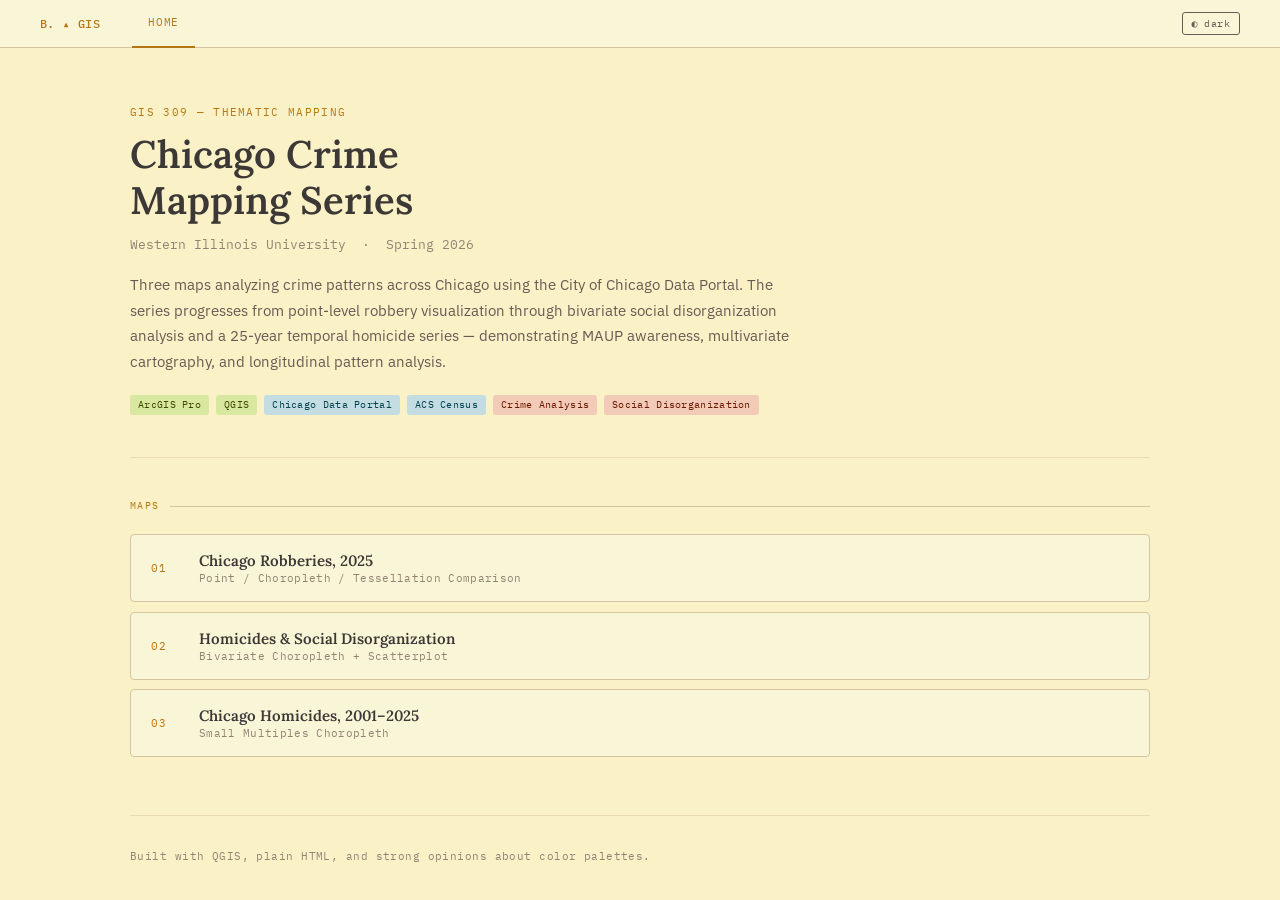
==== projects/chicago.html @ a2d3b30e "Add files via upload" ====
<!DOCTYPE html>
<html lang="en">
<head>
  <meta charset="UTF-8">
  <meta name="viewport" content="width=device-width, initial-scale=1.0">
  <title>Chicago Crime Mapping — Brendan Mann</title>
  <meta name="description" content="Three-map series analyzing Chicago robbery and homicide patterns using point, choropleth, bivariate, and small-multiples techniques.">
  <link rel="preconnect" href="https://fonts.googleapis.com">
  <link rel="preconnect" href="https://fonts.gstatic.com" crossorigin>
  <link href="https://fonts.googleapis.com/css2?family=IBM+Plex+Mono:wght@400;500&family=Lora:wght@400;600&family=IBM+Plex+Sans:wght@400;500&display=swap" rel="stylesheet">
  <link rel="stylesheet" href="https://cdn.jsdelivr.net/npm/@tabler/icons-webfont@latest/tabler-icons.min.css">
  <style>
    *, *::before, *::after { box-sizing: border-box; margin: 0; padding: 0; }
    :root {
      --bg0: #fbf1c7; --bg0h: #f9f5d7; --bg1: #ebdbb2; --bg2: #d5c4a1;
      --bg3: #bdae93; --fg: #3c3836; --fg2: #665c54; --fg3: #928374;
      --accent: #b57614; --green: #79740e; --blue: #076678;
    }
    html.dark {
      --bg0: #1d2021; --bg0h: #282828; --bg1: #3c3836; --bg2: #504945;
      --bg3: #665c54; --fg: #ebdbb2; --fg2: #d5c4a1; --fg3: #bdae93;
      --accent: #d79921; --green: #b8bb26; --blue: #83a598;
    }
    html, body { background: var(--bg0); color: var(--fg); font-family: 'IBM Plex Sans', sans-serif; font-size: 16px; line-height: 1.6; }
    #topbar { position: fixed; top: 0; left: 0; right: 0; height: 48px; background: var(--bg0h); border-bottom: 1px solid var(--bg2); padding: 0 2.5rem; display: flex; align-items: center; z-index: 100; }
    .site-mark { font-family: 'IBM Plex Mono', monospace; font-size: 12px; font-weight: 500; color: var(--accent); letter-spacing: 0.04em; text-decoration: none; margin-right: 2rem; white-space: nowrap; }
    .nav-link { font-family: 'IBM Plex Mono', monospace; font-size: 11px; letter-spacing: 0.07em; text-transform: uppercase; color: var(--fg3); text-decoration: none; padding: 0 1rem; height: 48px; display: flex; align-items: center; border-bottom: 2px solid transparent; margin-bottom: -1px; transition: color 0.15s, border-color 0.15s; }
    .nav-link:hover { color: var(--fg); }
    .nav-link.active { color: var(--accent); border-bottom-color: var(--accent); }
    .topbar-right { display: flex; align-items: center; gap: 16px; margin-left: auto; }
    .icon-link { color: var(--fg2); font-size: 18px; text-decoration: none; transition: color 0.15s; }
    .icon-link:hover { color: var(--accent); }
    .theme-toggle { background: none; border: 1px solid var(--fg2); border-radius: 3px; color: var(--fg2); font-family: 'IBM Plex Mono', monospace; font-size: 10px; padding: 4px 9px; cursor: pointer; letter-spacing: 0.04em; transition: color 0.15s, border-color 0.15s; }
    .theme-toggle:hover { color: var(--accent); border-color: var(--accent); }
    main { padding-top: 48px; max-width: 1100px; margin: 0 auto; padding-left: 2.5rem; padding-right: 2.5rem; }
    .project-header { padding: 3.5rem 0 2.5rem; border-bottom: 1px solid var(--bg1); }
    .project-eyebrow { font-family: 'IBM Plex Mono', monospace; font-size: 11px; color: var(--accent); letter-spacing: 0.12em; text-transform: uppercase; margin-bottom: 0.6rem; }
    .project-title { font-family: 'Lora', serif; font-size: clamp(1.6rem, 4vw, 2.4rem); font-weight: 600; color: var(--fg); line-height: 1.2; margin-bottom: 0.75rem; }
    .project-meta { font-size: 13px; color: var(--fg3); font-family: 'IBM Plex Mono', monospace; margin-bottom: 1rem; }
    .project-desc { font-size: 15px; color: var(--fg2); max-width: 680px; line-height: 1.7; }
    .tag { display: inline-block; font-family: 'IBM Plex Mono', monospace; font-size: 10px; padding: 2px 8px; border-radius: 3px; background: var(--bg1); color: var(--fg2); margin: 2px 3px 2px 0; letter-spacing: 0.03em; }
    .tag.green  { background: #d9e8a0; color: #3d4a00; }
    .tag.blue   { background: #c4dde3; color: #02414e; }
    .tag.orange { background: #f2d9b8; color: #6b2d00; }
    .tag.red    { background: #f2cbb8; color: #6b1a00; }
    html.dark .tag        { background: var(--bg2); color: var(--fg2); }
    html.dark .tag.green  { background: #3d4a00; color: #d9e8a0; }
    html.dark .tag.blue   { background: #02414e; color: #c4dde3; }
    html.dark .tag.orange { background: #4a2500; color: #f2c98a; }
    html.dark .tag.red    { background: #4a1000; color: #f2c0a8; }
    .section-label { font-family: 'IBM Plex Mono', monospace; font-size: 10px; letter-spacing: 0.14em; text-transform: uppercase; color: var(--accent); margin-bottom: 1.25rem; display: flex; align-items: center; gap: 10px; padding-top: 2.5rem; }
    .section-label::after { content: ''; flex: 1; height: 1px; background: var(--bg2); }
    .accordion { display: flex; flex-direction: column; }
    .accordion-item { border: 1px solid var(--bg2); border-radius: 4px; overflow: hidden; margin-bottom: 0.6rem; background: var(--bg0h); }
    .accordion-trigger { width: 100%; background: none; border: none; padding: 1rem 1.25rem; display: flex; align-items: center; gap: 1rem; cursor: pointer; text-align: left; transition: background 0.15s; }
    .accordion-trigger:hover, .accordion-trigger.open { background: var(--bg1); }
    .acc-number { font-family: 'IBM Plex Mono', monospace; font-size: 11px; color: var(--accent); letter-spacing: 0.06em; flex-shrink: 0; width: 2rem; }
    .acc-title-wrap { flex: 1; }
    .acc-title { font-family: 'Lora', serif; font-size: 15px; font-weight: 600; color: var(--fg); display: block; }
    .acc-subtitle { font-family: 'IBM Plex Mono', monospace; font-size: 11px; color: var(--fg3); letter-spacing: 0.03em; }
    .acc-chevron { font-size: 18px; color: var(--fg3); transition: transform 0.25s; flex-shrink: 0; }
    .accordion-trigger.open .acc-chevron { transform: rotate(180deg); }
    .accordion-panel { display: grid; grid-template-columns: 1fr 1fr; gap: 0; max-height: 0; overflow: hidden; transition: max-height 0.35s ease; }
    .accordion-panel.open { max-height: 900px; }
    .panel-image { border-top: 1px solid var(--bg2); background: var(--bg1); display: flex; align-items: flex-start; justify-content: center; padding: 1.25rem; }
    .panel-image img { width: 100%; height: auto; border-radius: 2px; display: block; cursor: zoom-in; transition: opacity 0.15s; }
    .panel-image img:hover { opacity: 0.88; }
    .panel-text { border-top: 1px solid var(--bg2); border-left: 1px solid var(--bg2); padding: 1.5rem; display: flex; flex-direction: column; gap: 1.25rem; }
    .method-block h4 { font-family: 'IBM Plex Mono', monospace; font-size: 10px; letter-spacing: 0.1em; text-transform: uppercase; color: var(--accent); margin-bottom: 0.35rem; }
    .method-block p { font-size: 13px; color: var(--fg2); line-height: 1.65; }
    #lightbox { display: none; position: fixed; inset: 0; z-index: 200; background: rgba(0,0,0,0.92); align-items: center; justify-content: center; cursor: zoom-out; }
    #lightbox.open { display: flex; }
    #lightbox img { max-width: 92vw; max-height: 92vh; border-radius: 3px; box-shadow: 0 8px 40px rgba(0,0,0,0.6); object-fit: contain; cursor: default; }
    #lightbox-close { position: absolute; top: 1.25rem; right: 1.5rem; background: none; border: none; color: #ebdbb2; font-size: 28px; cursor: pointer; line-height: 1; opacity: 0.7; transition: opacity 0.15s; }
    #lightbox-close:hover { opacity: 1; }
    #lightbox-caption { position: absolute; bottom: 1.5rem; left: 50%; transform: translateX(-50%); font-family: 'IBM Plex Mono', monospace; font-size: 11px; letter-spacing: 0.06em; color: #bdae93; white-space: nowrap; }
    footer { padding: 2rem 0; font-family: 'IBM Plex Mono', monospace; font-size: 11px; color: var(--fg3); letter-spacing: 0.04em; border-top: 1px solid var(--bg1); margin-top: 3rem; }
    @media (max-width: 700px) {
      main { padding-left: 1.25rem; padding-right: 1.25rem; }
      .accordion-panel { grid-template-columns: 1fr; }
      .panel-text { border-left: none; border-top: 1px solid var(--bg2); }
      #topbar { padding: 0 1.25rem; }
      .site-mark { margin-right: 1rem; }
    }
  </style>
</head>
<body>

  <nav id="topbar">
    <a class="site-mark" href="../index.html">B. ▴ GIS</a>
    <div style="display:flex;flex:1;">
      <a class="nav-link active" href="../index.html">Home</a>
    </div>
    <div class="topbar-right">
      <a class="icon-link" href="https://github.com/Brendan-Mann" target="_blank" rel="noopener" aria-label="GitHub"><i class="ti ti-brand-github"></i></a>
      <a class="icon-link" href="https://linkedin.com/in/YOUR_LINKEDIN" target="_blank" rel="noopener" aria-label="LinkedIn"><i class="ti ti-brand-linkedin"></i></a>
      <button class="theme-toggle" id="themeBtn" aria-label="Toggle dark mode">◐ dark</button>
    </div>
  </nav>

  <main>
    <div class="project-header">
      <p class="project-eyebrow">GIS 309 — Thematic Mapping</p>
      <h1 class="project-title">Chicago Crime<br>Mapping Series</h1>
      <p class="project-meta">Western Illinois University &nbsp;·&nbsp; Spring 2026</p>
      <p class="project-desc">
        Three maps analyzing crime patterns across Chicago using the City of Chicago Data Portal.
        The series progresses from point-level robbery visualization through bivariate social
        disorganization analysis and a 25-year temporal homicide series — demonstrating MAUP
        awareness, multivariate cartography, and longitudinal pattern analysis.
      </p>
      <div style="margin-top:1rem;">
        <span class="tag green">ArcGIS Pro</span>
        <span class="tag green">QGIS</span>
        <span class="tag blue">Chicago Data Portal</span>
        <span class="tag blue">ACS Census</span>
        <span class="tag red">Crime Analysis</span>
        <span class="tag red">Social Disorganization</span>
      </div>
    </div>

    <p class="section-label">Maps</p>
    <div class="accordion" id="accordion"></div>

    <footer>Built with QGIS, plain HTML, and strong opinions about color palettes.</footer>
  </main>

  <div id="lightbox" role="dialog" aria-modal="true" aria-label="Map fullscreen view" onclick="closeLightbox(event)">
    <button id="lightbox-close" onclick="closeLightbox()" aria-label="Close"><i class="ti ti-x"></i></button>
    <img id="lightbox-img" src="" alt="">
    <span id="lightbox-caption"></span>
  </div>

  <script>
    // ════════════════════════════════════════════════════════════════
    //  MAP DATA — edit this array to update or add maps.
    // ════════════════════════════════════════════════════════════════
    const maps = [
      {
        number: "01",
        title:  "Chicago Robberies, 2025",
        type:   "Point / Choropleth / Tessellation Comparison",
        img:    "../assets/img/chicago-robberies.png",
        methods: [
          {
            heading: "Data Source",
            text: "Chicago Data Portal — Crimes dataset, filtered to Robbery, 2025. Raw point data exported as CSV, geocoded to latitude/longitude coordinates, and imported as XY event layer in ArcGIS Pro."
          },
          {
            heading: "Four-Panel Design",
            text: "Each panel represents a different spatial representation of the same dataset: (1) raw point locations; (2) graduated symbols aggregated to community areas; (3) choropleth showing robberies as a percentage of citywide total; (4) hexagonal tessellation at 1 sq km resolution. The side-by-side comparison directly illustrates the Modifiable Areal Unit Problem (MAUP) — how spatial patterns shift depending on the aggregation unit chosen."
          },
          {
            heading: "Classification",
            text: "Graduated symbols: manual five-class breaks (1–23, 24–50, 51–115, 116–177, 178–345). Choropleth: manual breaks by percentage of total (0–0.4%, 0.41–0.86%, 0.87–1.98%, 1.99–3.05%, 3.06–5.95%). Tessellation: natural breaks across six classes."
          },
          {
            heading: "Design",
            text: "Unified red-yellow-orange palette across all panels to reinforce that all four views represent the same underlying data. The tessellation panel uses the same ramp at finer spatial resolution, making density gradients visible within community areas."
          },
        ]
      },
      {
        number: "02",
        title:  "Homicides & Social Disorganization",
        type:   "Bivariate Choropleth + Scatterplot",
        img:    "../assets/img/chicago-homicides-social.png",
        methods: [
          {
            heading: "Data Sources",
            text: "Chicago Data Portal — Crimes dataset filtered to Homicide, aggregated to census tracts. American Community Survey (ACS) 5-year estimates for: % Below Poverty Level, % Vacant Housing Units, and % Female-Headed Households — all at the census tract level."
          },
          {
            heading: "Analytical Framework",
            text: "Social disorganization theory holds that neighborhood structural factors — poverty, residential instability, and family disruption — predict crime rates independent of individual characteristics. Each bivariate panel tests one factor against the homicide rate, with an embedded scatterplot and R² value providing a quantitative measure of association."
          },
          {
            heading: "Key Findings",
            text: "Poverty (R²=0.03) shows weak spatial correlation with homicide rates. Vacant units (R²=0.32) and female-headed households (R²=0.32) show substantially stronger associations. This aligns with social disorganization theory — residential instability and family disruption are stronger predictors than poverty alone."
          },
          {
            heading: "Classification",
            text: "3×3 bivariate equal-interval classification for each pair. Homicide rate independently classified into three equal-interval classes; each social indicator independently classified into three equal-interval classes. Combined into a 3×3 color matrix per panel."
          },
          {
            heading: "Design",
            text: "Each bivariate panel uses a distinct two-hue palette: purple × orange (poverty), yellow × teal (vacancies), orange × blue-gray (family status). Scatterplot points are colored to match their bivariate cell, preserving the visual link between map and chart."
          },
        ]
      },
      {
        number: "03",
        title:  "Chicago Homicides, 2001–2025",
        type:   "Small Multiples Choropleth",
        img:    "../assets/img/chicago-homicides-temporal.png",
        methods: [
          {
            heading: "Data Source",
            text: "Chicago Data Portal — Crimes dataset filtered to Homicide, 2001–2025. Records aggregated into five five-year periods: 2001–2005, 2006–2010, 2011–2015, 2016–2020, 2021–2025. Homicide counts per community area per period calculated using Spatial Join and Summary Statistics."
          },
          {
            heading: "Classification",
            text: "Manual percentage-of-total breaks consistent across all five panels (≤1%, ≤2%, ≤3%, ≤4%, ≤5%, >5%). A consistent legend is critical for small multiples — using different breaks per panel would make temporal comparison impossible."
          },
          {
            heading: "Temporal Patterns",
            text: "The west side (Austin, North Lawndale, Humboldt Park) and south side (Englewood, Greater Grand Crossing) community areas persistently account for the highest share of homicides across all five periods. The 2016–2020 period shows a notable increase in south side concentration, consistent with the documented 2016 Chicago violence surge."
          },
          {
            heading: "Design",
            text: "Sequential red-orange ramp on a cream base. Small multiples are arranged in a single row at identical scale and projection (Illinois State Plane East, feet) to support direct visual comparison across time periods. Community area boundaries remain constant across all panels."
          },
        ]
      },

      // ── TEMPLATE — copy, uncomment, and fill in to add a map ──
      // {
      //   number: "04",
      //   title:  "Map Title",
      //   type:   "Map Type",
      //   img:    "../assets/img/your-image.png",
      //   methods: [
      //     { heading: "Data Source",     text: "..." },
      //     { heading: "Classification",  text: "..." },
      //     { heading: "Design",          text: "..." },
      //   ]
      // },
      // ──────────────────────────────────────────────────────────
    ];

    // ════════════════════════════════════════════════════════════════
    //  RENDERER — no edits needed below this line
    // ════════════════════════════════════════════════════════════════
    const accordion = document.getElementById('accordion');
    accordion.innerHTML = maps.map((m, i) => `
      <div class="accordion-item">
        <button class="accordion-trigger" id="trigger-${i}" aria-expanded="false"
                aria-controls="panel-${i}" onclick="toggle(${i})">
          <span class="acc-number">${m.number}</span>
          <span class="acc-title-wrap">
            <span class="acc-title">${m.title}</span>
            <span class="acc-subtitle">${m.type}</span>
          </span>
          <i class="ti ti-chevron-down acc-chevron" aria-hidden="true"></i>
        </button>
        <div class="accordion-panel" id="panel-${i}" role="region" aria-labelledby="trigger-${i}">
          <div class="panel-image">
            <img src="${m.img}" alt="${m.title}" loading="lazy"
                 onclick="openLightbox('${m.img}', '${m.number} — ${m.title}')"
                 title="Click to enlarge">
          </div>
          <div class="panel-text">
            ${m.methods.map(b => `
              <div class="method-block">
                <h4>${b.heading}</h4>
                <p>${b.text}</p>
              </div>`).join('')}
          </div>
        </div>
      </div>`).join('');

    function toggle(i) {
      const trigger = document.getElementById(`trigger-${i}`);
      const panel   = document.getElementById(`panel-${i}`);
      const isOpen  = trigger.classList.contains('open');
      document.querySelectorAll('.accordion-trigger').forEach(t => { t.classList.remove('open'); t.setAttribute('aria-expanded','false'); });
      document.querySelectorAll('.accordion-panel').forEach(p => p.classList.remove('open'));
      if (!isOpen) { trigger.classList.add('open'); trigger.setAttribute('aria-expanded','true'); panel.classList.add('open'); }
    }

    function openLightbox(src, caption) {
      const lb = document.getElementById('lightbox');
      document.getElementById('lightbox-img').src = src;
      document.getElementById('lightbox-img').alt = caption;
      document.getElementById('lightbox-caption').textContent = caption;
      lb.classList.add('open');
      document.body.style.overflow = 'hidden';
    }
    function closeLightbox(e) {
      if (e && e.target.tagName === 'IMG') return;
      document.getElementById('lightbox').classList.remove('open');
      document.body.style.overflow = '';
    }
    document.addEventListener('keydown', e => { if (e.key === 'Escape') closeLightbox(); });

    const btn = document.getElementById('themeBtn');
    function applyTheme(dark) { document.documentElement.classList.toggle('dark', dark); btn.textContent = dark ? '◐ light' : '◐ dark'; }
    btn.addEventListener('click', () => { const d = !document.documentElement.classList.contains('dark'); localStorage.setItem('theme', d ? 'dark' : 'light'); applyTheme(d); });
    applyTheme(localStorage.getItem('theme') === 'dark');
  </script>
</body>
</html>
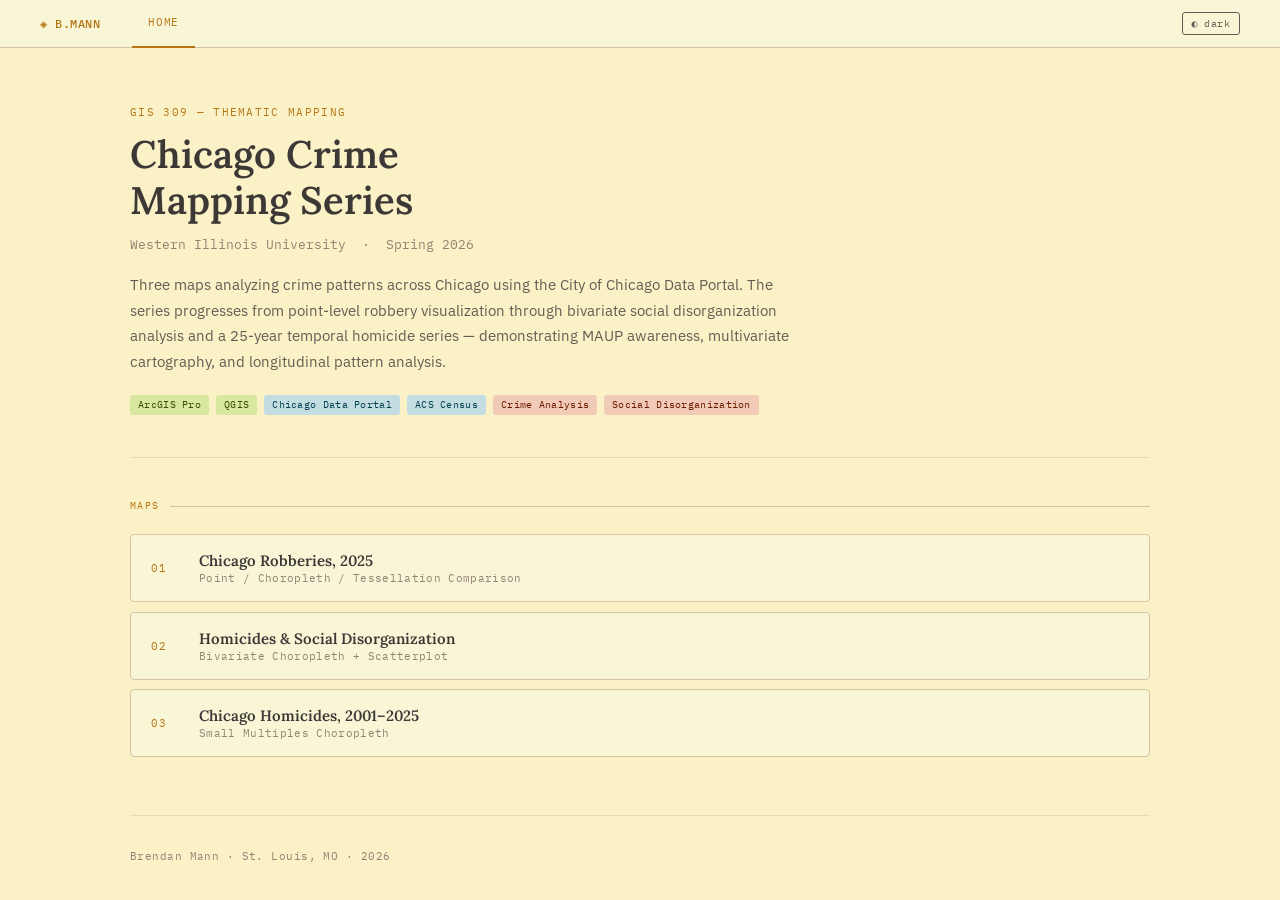
==== commit f83ddf1e: "Update chicago.html" ====
--- a/projects/chicago.html
+++ b/projects/chicago.html
@@ -9,96 +9,27 @@
   <link rel="preconnect" href="https://fonts.gstatic.com" crossorigin>
   <link href="https://fonts.googleapis.com/css2?family=IBM+Plex+Mono:wght@400;500&family=Lora:wght@400;600&family=IBM+Plex+Sans:wght@400;500&display=swap" rel="stylesheet">
   <link rel="stylesheet" href="https://cdn.jsdelivr.net/npm/@tabler/icons-webfont@latest/tabler-icons.min.css">
-  <style>
-    *, *::before, *::after { box-sizing: border-box; margin: 0; padding: 0; }
-    :root {
-      --bg0: #fbf1c7; --bg0h: #f9f5d7; --bg1: #ebdbb2; --bg2: #d5c4a1;
-      --bg3: #bdae93; --fg: #3c3836; --fg2: #665c54; --fg3: #928374;
-      --accent: #b57614; --green: #79740e; --blue: #076678;
-    }
-    html.dark {
-      --bg0: #1d2021; --bg0h: #282828; --bg1: #3c3836; --bg2: #504945;
-      --bg3: #665c54; --fg: #ebdbb2; --fg2: #d5c4a1; --fg3: #bdae93;
-      --accent: #d79921; --green: #b8bb26; --blue: #83a598;
-    }
-    html, body { background: var(--bg0); color: var(--fg); font-family: 'IBM Plex Sans', sans-serif; font-size: 16px; line-height: 1.6; }
-    #topbar { position: fixed; top: 0; left: 0; right: 0; height: 48px; background: var(--bg0h); border-bottom: 1px solid var(--bg2); padding: 0 2.5rem; display: flex; align-items: center; z-index: 100; }
-    .site-mark { font-family: 'IBM Plex Mono', monospace; font-size: 12px; font-weight: 500; color: var(--accent); letter-spacing: 0.04em; text-decoration: none; margin-right: 2rem; white-space: nowrap; }
-    .nav-link { font-family: 'IBM Plex Mono', monospace; font-size: 11px; letter-spacing: 0.07em; text-transform: uppercase; color: var(--fg3); text-decoration: none; padding: 0 1rem; height: 48px; display: flex; align-items: center; border-bottom: 2px solid transparent; margin-bottom: -1px; transition: color 0.15s, border-color 0.15s; }
-    .nav-link:hover { color: var(--fg); }
-    .nav-link.active { color: var(--accent); border-bottom-color: var(--accent); }
-    .topbar-right { display: flex; align-items: center; gap: 16px; margin-left: auto; }
-    .icon-link { color: var(--fg2); font-size: 18px; text-decoration: none; transition: color 0.15s; }
-    .icon-link:hover { color: var(--accent); }
-    .theme-toggle { background: none; border: 1px solid var(--fg2); border-radius: 3px; color: var(--fg2); font-family: 'IBM Plex Mono', monospace; font-size: 10px; padding: 4px 9px; cursor: pointer; letter-spacing: 0.04em; transition: color 0.15s, border-color 0.15s; }
-    .theme-toggle:hover { color: var(--accent); border-color: var(--accent); }
-    main { padding-top: 48px; max-width: 1100px; margin: 0 auto; padding-left: 2.5rem; padding-right: 2.5rem; }
-    .project-header { padding: 3.5rem 0 2.5rem; border-bottom: 1px solid var(--bg1); }
-    .project-eyebrow { font-family: 'IBM Plex Mono', monospace; font-size: 11px; color: var(--accent); letter-spacing: 0.12em; text-transform: uppercase; margin-bottom: 0.6rem; }
-    .project-title { font-family: 'Lora', serif; font-size: clamp(1.6rem, 4vw, 2.4rem); font-weight: 600; color: var(--fg); line-height: 1.2; margin-bottom: 0.75rem; }
-    .project-meta { font-size: 13px; color: var(--fg3); font-family: 'IBM Plex Mono', monospace; margin-bottom: 1rem; }
-    .project-desc { font-size: 15px; color: var(--fg2); max-width: 680px; line-height: 1.7; }
-    .tag { display: inline-block; font-family: 'IBM Plex Mono', monospace; font-size: 10px; padding: 2px 8px; border-radius: 3px; background: var(--bg1); color: var(--fg2); margin: 2px 3px 2px 0; letter-spacing: 0.03em; }
-    .tag.green  { background: #d9e8a0; color: #3d4a00; }
-    .tag.blue   { background: #c4dde3; color: #02414e; }
-    .tag.orange { background: #f2d9b8; color: #6b2d00; }
-    .tag.red    { background: #f2cbb8; color: #6b1a00; }
-    html.dark .tag        { background: var(--bg2); color: var(--fg2); }
-    html.dark .tag.green  { background: #3d4a00; color: #d9e8a0; }
-    html.dark .tag.blue   { background: #02414e; color: #c4dde3; }
-    html.dark .tag.orange { background: #4a2500; color: #f2c98a; }
-    html.dark .tag.red    { background: #4a1000; color: #f2c0a8; }
-    .section-label { font-family: 'IBM Plex Mono', monospace; font-size: 10px; letter-spacing: 0.14em; text-transform: uppercase; color: var(--accent); margin-bottom: 1.25rem; display: flex; align-items: center; gap: 10px; padding-top: 2.5rem; }
-    .section-label::after { content: ''; flex: 1; height: 1px; background: var(--bg2); }
-    .accordion { display: flex; flex-direction: column; }
-    .accordion-item { border: 1px solid var(--bg2); border-radius: 4px; overflow: hidden; margin-bottom: 0.6rem; background: var(--bg0h); }
-    .accordion-trigger { width: 100%; background: none; border: none; padding: 1rem 1.25rem; display: flex; align-items: center; gap: 1rem; cursor: pointer; text-align: left; transition: background 0.15s; }
-    .accordion-trigger:hover, .accordion-trigger.open { background: var(--bg1); }
-    .acc-number { font-family: 'IBM Plex Mono', monospace; font-size: 11px; color: var(--accent); letter-spacing: 0.06em; flex-shrink: 0; width: 2rem; }
-    .acc-title-wrap { flex: 1; }
-    .acc-title { font-family: 'Lora', serif; font-size: 15px; font-weight: 600; color: var(--fg); display: block; }
-    .acc-subtitle { font-family: 'IBM Plex Mono', monospace; font-size: 11px; color: var(--fg3); letter-spacing: 0.03em; }
-    .acc-chevron { font-size: 18px; color: var(--fg3); transition: transform 0.25s; flex-shrink: 0; }
-    .accordion-trigger.open .acc-chevron { transform: rotate(180deg); }
-    .accordion-panel { display: grid; grid-template-columns: 1fr 1fr; gap: 0; max-height: 0; overflow: hidden; transition: max-height 0.35s ease; }
-    .accordion-panel.open { max-height: 900px; }
-    .panel-image { border-top: 1px solid var(--bg2); background: var(--bg1); display: flex; align-items: flex-start; justify-content: center; padding: 1.25rem; }
-    .panel-image img { width: 100%; height: auto; border-radius: 2px; display: block; cursor: zoom-in; transition: opacity 0.15s; }
-    .panel-image img:hover { opacity: 0.88; }
-    .panel-text { border-top: 1px solid var(--bg2); border-left: 1px solid var(--bg2); padding: 1.5rem; display: flex; flex-direction: column; gap: 1.25rem; }
-    .method-block h4 { font-family: 'IBM Plex Mono', monospace; font-size: 10px; letter-spacing: 0.1em; text-transform: uppercase; color: var(--accent); margin-bottom: 0.35rem; }
-    .method-block p { font-size: 13px; color: var(--fg2); line-height: 1.65; }
-    #lightbox { display: none; position: fixed; inset: 0; z-index: 200; background: rgba(0,0,0,0.92); align-items: center; justify-content: center; cursor: zoom-out; }
-    #lightbox.open { display: flex; }
-    #lightbox img { max-width: 92vw; max-height: 92vh; border-radius: 3px; box-shadow: 0 8px 40px rgba(0,0,0,0.6); object-fit: contain; cursor: default; }
-    #lightbox-close { position: absolute; top: 1.25rem; right: 1.5rem; background: none; border: none; color: #ebdbb2; font-size: 28px; cursor: pointer; line-height: 1; opacity: 0.7; transition: opacity 0.15s; }
-    #lightbox-close:hover { opacity: 1; }
-    #lightbox-caption { position: absolute; bottom: 1.5rem; left: 50%; transform: translateX(-50%); font-family: 'IBM Plex Mono', monospace; font-size: 11px; letter-spacing: 0.06em; color: #bdae93; white-space: nowrap; }
-    footer { padding: 2rem 0; font-family: 'IBM Plex Mono', monospace; font-size: 11px; color: var(--fg3); letter-spacing: 0.04em; border-top: 1px solid var(--bg1); margin-top: 3rem; }
-    @media (max-width: 700px) {
-      main { padding-left: 1.25rem; padding-right: 1.25rem; }
-      .accordion-panel { grid-template-columns: 1fr; }
-      .panel-text { border-left: none; border-top: 1px solid var(--bg2); }
-      #topbar { padding: 0 1.25rem; }
-      .site-mark { margin-right: 1rem; }
-    }
-  </style>
+  <link rel="preconnect" href="https://fonts.googleapis.com">
+  <link rel="preconnect" href="https://fonts.gstatic.com" crossorigin>
+  <link href="https://fonts.googleapis.com/css2?family=IBM+Plex+Mono:wght@400;500&family=Lora:wght@400;600&family=IBM+Plex+Sans:wght@400;500&display=swap" rel="stylesheet">
+  <link rel="stylesheet" href="https://cdn.jsdelivr.net/npm/@tabler/icons-webfont@latest/tabler-icons.min.css">
+  <link rel="stylesheet" href="../style.css">
 </head>
 <body>
 
   <nav id="topbar">
-    <a class="site-mark" href="../index.html">B. ▴ GIS</a>
+    <a class="site-mark" href="../index.html">◈ B.MANN</a>
     <div style="display:flex;flex:1;">
       <a class="nav-link active" href="../index.html">Home</a>
     </div>
     <div class="topbar-right">
       <a class="icon-link" href="https://github.com/Brendan-Mann" target="_blank" rel="noopener" aria-label="GitHub"><i class="ti ti-brand-github"></i></a>
-      <a class="icon-link" href="https://linkedin.com/in/YOUR_LINKEDIN" target="_blank" rel="noopener" aria-label="LinkedIn"><i class="ti ti-brand-linkedin"></i></a>
+      <a class="icon-link" href="https://linkedin.com/in/brendan-mann-456452157" target="_blank" rel="noopener" aria-label="LinkedIn"><i class="ti ti-brand-linkedin"></i></a>
       <button class="theme-toggle" id="themeBtn" aria-label="Toggle dark mode">◐ dark</button>
     </div>
   </nav>
 
-  <main>
+  <main class="project-main">
     <div class="project-header">
       <p class="project-eyebrow">GIS 309 — Thematic Mapping</p>
       <h1 class="project-title">Chicago Crime<br>Mapping Series</h1>
@@ -122,7 +53,7 @@
     <p class="section-label">Maps</p>
     <div class="accordion" id="accordion"></div>
 
-    <footer>Built with QGIS, plain HTML, and strong opinions about color palettes.</footer>
+    <footer>Brendan Mann &middot; St. Louis, MO &middot; 2026</footer>
   </main>
 
   <div id="lightbox" role="dialog" aria-modal="true" aria-label="Map fullscreen view" onclick="closeLightbox(event)">
--- a/style.css
+++ b/style.css
@@ -0,0 +1,385 @@
+/* ═══════════════════════════════════════════════════════════════
+   Brendan Mann GIS Portfolio — Shared Stylesheet
+   Referenced by index.html (href="style.css")
+   Referenced by projects/*.html (href="../style.css")
+   ═══════════════════════════════════════════════════════════════ */
+
+/* ── Reset ── */
+*, *::before, *::after { box-sizing: border-box; margin: 0; padding: 0; }
+
+/* ── Color tokens ── */
+:root {
+  --bg0:    #fbf1c7;
+  --bg0h:   #f9f5d7;
+  --bg1:    #ebdbb2;
+  --bg2:    #d5c4a1;
+  --bg3:    #bdae93;
+  --fg:     #3c3836;
+  --fg2:    #665c54;
+  --fg3:    #928374;
+  --accent: #b57614;
+  --green:  #79740e;
+  --blue:   #076678;
+}
+html.dark {
+  --bg0:    #1d2021;
+  --bg0h:   #282828;
+  --bg1:    #3c3836;
+  --bg2:    #504945;
+  --bg3:    #665c54;
+  --fg:     #ebdbb2;
+  --fg2:    #d5c4a1;
+  --fg3:    #bdae93;
+  --accent: #d79921;
+  --green:  #b8bb26;
+  --blue:   #83a598;
+}
+
+/* ── Base ── */
+html, body {
+  background: var(--bg0);
+  color: var(--fg);
+  font-family: 'IBM Plex Sans', sans-serif;
+  font-size: 16px;
+  line-height: 1.6;
+  scroll-behavior: smooth;
+}
+
+/* ── Topbar ── */
+#topbar {
+  position: fixed;
+  top: 0; left: 0; right: 0;
+  height: 48px;
+  background: var(--bg0h);
+  border-bottom: 1px solid var(--bg2);
+  padding: 0 2.5rem;
+  display: flex;
+  align-items: center;
+  z-index: 100;
+}
+.site-mark {
+  font-family: 'IBM Plex Mono', monospace;
+  font-size: 12px;
+  font-weight: 500;
+  color: var(--accent);
+  letter-spacing: 0.04em;
+  text-decoration: none;
+  margin-right: 2rem;
+  white-space: nowrap;
+}
+.nav-links { display: flex; flex: 1; }
+.nav-link {
+  font-family: 'IBM Plex Mono', monospace;
+  font-size: 11px;
+  letter-spacing: 0.07em;
+  text-transform: uppercase;
+  color: var(--fg3);
+  text-decoration: none;
+  padding: 0 1rem;
+  height: 48px;
+  display: flex;
+  align-items: center;
+  border-bottom: 2px solid transparent;
+  margin-bottom: -1px;
+  transition: color 0.15s, border-color 0.15s;
+}
+.nav-link:hover { color: var(--fg); }
+.nav-link.active { color: var(--accent); border-bottom-color: var(--accent); }
+.topbar-right {
+  display: flex;
+  align-items: center;
+  gap: 16px;
+  margin-left: auto;
+}
+.icon-link {
+  color: var(--fg2);
+  font-size: 18px;
+  line-height: 1;
+  text-decoration: none;
+  transition: color 0.15s;
+}
+.icon-link:hover { color: var(--accent); }
+.theme-toggle {
+  background: none;
+  border: 1px solid var(--fg2);
+  border-radius: 3px;
+  color: var(--fg2);
+  font-family: 'IBM Plex Mono', monospace;
+  font-size: 10px;
+  padding: 4px 9px;
+  cursor: pointer;
+  letter-spacing: 0.04em;
+  transition: color 0.15s, border-color 0.15s;
+}
+.theme-toggle:hover { color: var(--accent); border-color: var(--accent); }
+
+/* ── Section label ── */
+.section-label {
+  font-family: 'IBM Plex Mono', monospace;
+  font-size: 10px;
+  letter-spacing: 0.14em;
+  text-transform: uppercase;
+  color: var(--accent);
+  margin-bottom: 1.25rem;
+  display: flex;
+  align-items: center;
+  gap: 10px;
+  padding-top: 2.5rem;
+}
+.section-label::after {
+  content: '';
+  flex: 1;
+  height: 1px;
+  background: var(--bg2);
+}
+
+/* ── Tags ── */
+.tag {
+  display: inline-block;
+  font-family: 'IBM Plex Mono', monospace;
+  font-size: 10px;
+  padding: 2px 8px;
+  border-radius: 3px;
+  background: var(--bg1);
+  color: var(--fg2);
+  margin: 2px 3px 2px 0;
+  letter-spacing: 0.03em;
+}
+.tag.green  { background: #d9e8a0; color: #3d4a00; }
+.tag.blue   { background: #c4dde3; color: #02414e; }
+.tag.orange { background: #f2d9b8; color: #6b2d00; }
+.tag.red    { background: #f2cbb8; color: #6b1a00; }
+html.dark .tag        { background: var(--bg2); color: var(--fg2); }
+html.dark .tag.green  { background: #3d4a00; color: #d9e8a0; }
+html.dark .tag.blue   { background: #02414e; color: #c4dde3; }
+html.dark .tag.orange { background: #4a2500; color: #f2c98a; }
+html.dark .tag.red    { background: #4a1000; color: #f2c0a8; }
+
+/* ── Accordion ── */
+.accordion { display: flex; flex-direction: column; }
+.accordion-item {
+  border: 1px solid var(--bg2);
+  border-radius: 4px;
+  overflow: hidden;
+  margin-bottom: 0.6rem;
+  background: var(--bg0h);
+}
+.accordion-trigger {
+  width: 100%;
+  background: none;
+  border: none;
+  padding: 1rem 1.25rem;
+  display: flex;
+  align-items: center;
+  gap: 1rem;
+  cursor: pointer;
+  text-align: left;
+  transition: background 0.15s;
+}
+.accordion-trigger:hover,
+.accordion-trigger.open { background: var(--bg1); }
+.acc-number {
+  font-family: 'IBM Plex Mono', monospace;
+  font-size: 11px;
+  color: var(--accent);
+  letter-spacing: 0.06em;
+  flex-shrink: 0;
+  width: 2rem;
+}
+.acc-title-wrap { flex: 1; }
+.acc-title {
+  font-family: 'Lora', serif;
+  font-size: 15px;
+  font-weight: 600;
+  color: var(--fg);
+  display: block;
+}
+.acc-subtitle {
+  font-family: 'IBM Plex Mono', monospace;
+  font-size: 11px;
+  color: var(--fg3);
+  letter-spacing: 0.03em;
+}
+.acc-chevron {
+  font-size: 18px;
+  color: var(--fg3);
+  transition: transform 0.25s;
+  flex-shrink: 0;
+}
+.accordion-trigger.open .acc-chevron { transform: rotate(180deg); }
+.accordion-panel {
+  display: grid;
+  grid-template-columns: 1fr 1fr;
+  gap: 0;
+  max-height: 0;
+  overflow: hidden;
+  transition: max-height 0.35s ease;
+}
+.accordion-panel.open { max-height: 1200px; }
+.panel-image {
+  border-top: 1px solid var(--bg2);
+  background: var(--bg1);
+  display: flex;
+  align-items: flex-start;
+  justify-content: center;
+  padding: 1.25rem;
+}
+.panel-image img {
+  width: 100%;
+  height: auto;
+  border-radius: 2px;
+  display: block;
+  cursor: zoom-in;
+  transition: opacity 0.15s;
+}
+.panel-image img:hover { opacity: 0.88; }
+.panel-text {
+  border-top: 1px solid var(--bg2);
+  border-left: 1px solid var(--bg2);
+  padding: 1.5rem;
+  display: flex;
+  flex-direction: column;
+  gap: 1.25rem;
+}
+.method-block h4 {
+  font-family: 'IBM Plex Mono', monospace;
+  font-size: 10px;
+  letter-spacing: 0.1em;
+  text-transform: uppercase;
+  color: var(--accent);
+  margin-bottom: 0.35rem;
+}
+.method-block p {
+  font-size: 13px;
+  color: var(--fg2);
+  line-height: 1.65;
+}
+
+/* ── Accordion section dividers (washington.html) ── */
+.accordion-section-header {
+  font-family: 'IBM Plex Mono', monospace;
+  font-size: 10px;
+  letter-spacing: 0.14em;
+  text-transform: uppercase;
+  color: var(--fg3);
+  padding: 1.5rem 0 0.75rem;
+  display: flex;
+  align-items: center;
+  gap: 10px;
+  margin-bottom: 0.25rem;
+}
+.accordion-section-header::after {
+  content: '';
+  flex: 1;
+  height: 1px;
+  background: var(--bg2);
+}
+.accordion-section-header:first-child { padding-top: 0; }
+
+/* ── Project page layout ── */
+main.project-main {
+  padding-top: 48px;
+  max-width: 1100px;
+  margin: 0 auto;
+  padding-left: 2.5rem;
+  padding-right: 2.5rem;
+}
+.project-header {
+  padding: 3.5rem 0 2.5rem;
+  border-bottom: 1px solid var(--bg1);
+}
+.project-eyebrow {
+  font-family: 'IBM Plex Mono', monospace;
+  font-size: 11px;
+  color: var(--accent);
+  letter-spacing: 0.12em;
+  text-transform: uppercase;
+  margin-bottom: 0.6rem;
+}
+.project-title {
+  font-family: 'Lora', serif;
+  font-size: clamp(1.6rem, 4vw, 2.4rem);
+  font-weight: 600;
+  color: var(--fg);
+  line-height: 1.2;
+  margin-bottom: 0.75rem;
+}
+.project-meta {
+  font-size: 13px;
+  color: var(--fg3);
+  font-family: 'IBM Plex Mono', monospace;
+  margin-bottom: 1rem;
+}
+.project-desc {
+  font-size: 15px;
+  color: var(--fg2);
+  max-width: 680px;
+  line-height: 1.7;
+}
+
+/* ── Lightbox ── */
+#lightbox {
+  display: none;
+  position: fixed;
+  inset: 0;
+  z-index: 200;
+  background: rgba(0,0,0,0.92);
+  align-items: center;
+  justify-content: center;
+  cursor: zoom-out;
+}
+#lightbox.open { display: flex; }
+#lightbox img {
+  max-width: 92vw;
+  max-height: 92vh;
+  border-radius: 3px;
+  box-shadow: 0 8px 40px rgba(0,0,0,0.6);
+  object-fit: contain;
+  cursor: default;
+}
+#lightbox-close {
+  position: absolute;
+  top: 1.25rem;
+  right: 1.5rem;
+  background: none;
+  border: none;
+  color: #ebdbb2;
+  font-size: 28px;
+  cursor: pointer;
+  line-height: 1;
+  opacity: 0.7;
+  transition: opacity 0.15s;
+}
+#lightbox-close:hover { opacity: 1; }
+#lightbox-caption {
+  position: absolute;
+  bottom: 1.5rem;
+  left: 50%;
+  transform: translateX(-50%);
+  font-family: 'IBM Plex Mono', monospace;
+  font-size: 11px;
+  letter-spacing: 0.06em;
+  color: #bdae93;
+  white-space: nowrap;
+}
+
+/* ── Footer ── */
+footer {
+  padding: 2rem 0;
+  font-family: 'IBM Plex Mono', monospace;
+  font-size: 11px;
+  color: var(--fg3);
+  letter-spacing: 0.04em;
+  border-top: 1px solid var(--bg1);
+  margin-top: 3rem;
+}
+
+/* ── Responsive ── */
+@media (max-width: 700px) {
+  #topbar { padding: 0 1.25rem; }
+  .site-mark { margin-right: 1rem; }
+  .nav-link { padding: 0 0.6rem; font-size: 10px; }
+  main.project-main { padding-left: 1.25rem; padding-right: 1.25rem; }
+  .accordion-panel { grid-template-columns: 1fr; }
+  .panel-text { border-left: none; border-top: 1px solid var(--bg2); }
+}
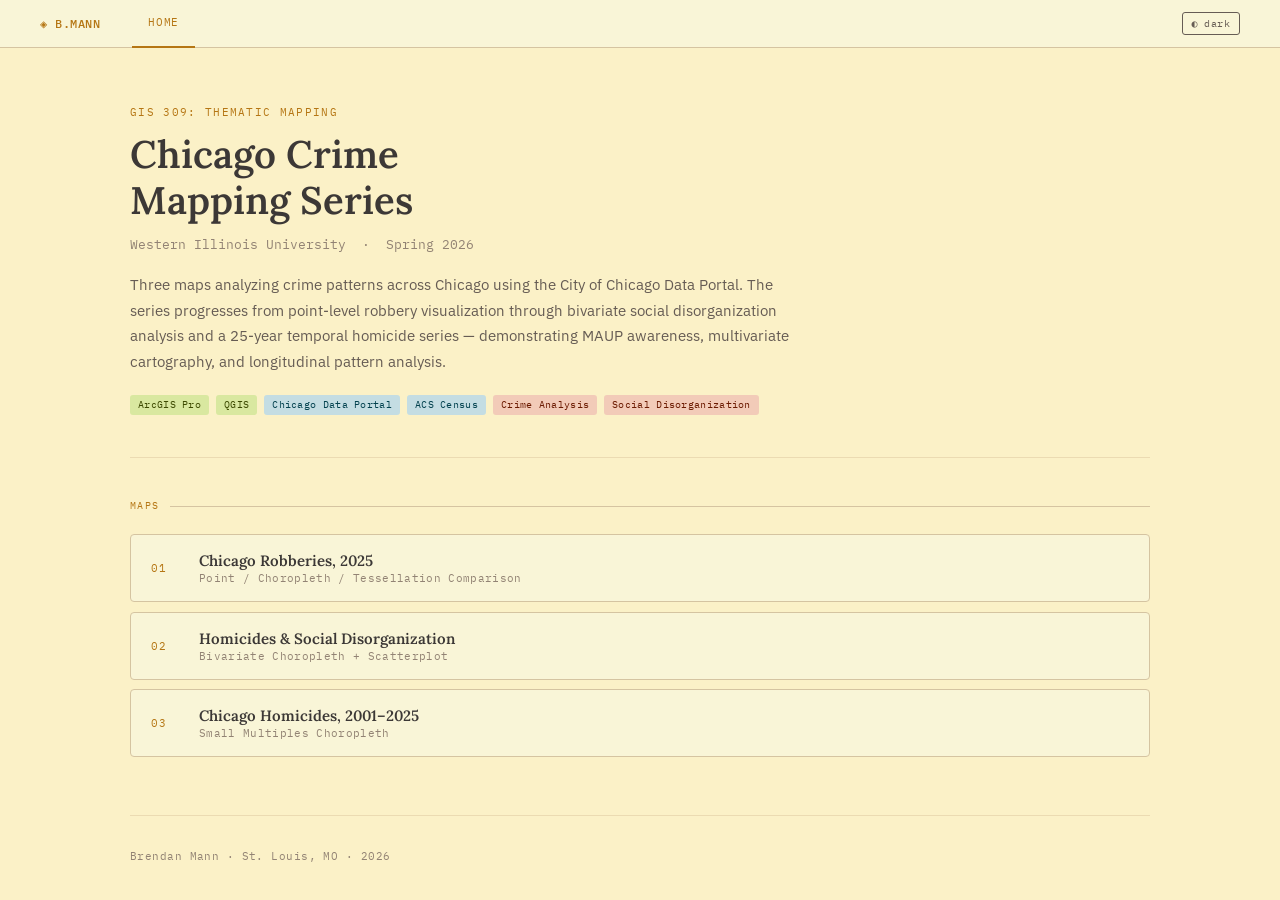
==== commit 65e3631d: "Update chicago.html" ====
--- a/projects/chicago.html
+++ b/projects/chicago.html
@@ -3,7 +3,7 @@
 <head>
   <meta charset="UTF-8">
   <meta name="viewport" content="width=device-width, initial-scale=1.0">
-  <title>Chicago Crime Mapping — Brendan Mann</title>
+  <title>Chicago Crime Mapping | Brendan Mann</title>
   <meta name="description" content="Three-map series analyzing Chicago robbery and homicide patterns using point, choropleth, bivariate, and small-multiples techniques.">
   <link rel="preconnect" href="https://fonts.googleapis.com">
   <link rel="preconnect" href="https://fonts.gstatic.com" crossorigin>
@@ -31,7 +31,7 @@
 
   <main class="project-main">
     <div class="project-header">
-      <p class="project-eyebrow">GIS 309 — Thematic Mapping</p>
+      <p class="project-eyebrow">GIS 309: Thematic Mapping</p>
       <h1 class="project-title">Chicago Crime<br>Mapping Series</h1>
       <p class="project-meta">Western Illinois University &nbsp;·&nbsp; Spring 2026</p>
       <p class="project-desc">
@@ -177,7 +177,7 @@
         <div class="accordion-panel" id="panel-${i}" role="region" aria-labelledby="trigger-${i}">
           <div class="panel-image">
             <img src="${m.img}" alt="${m.title}" loading="lazy"
-                 onclick="openLightbox('${m.img}', '${m.number} — ${m.title}')"
+                 onclick="openLightbox('${m.img}', '${m.number} | ${m.title}')"
                  title="Click to enlarge">
           </div>
           <div class="panel-text">
--- a/style.css
+++ b/style.css
@@ -1,5 +1,5 @@
 /* ═══════════════════════════════════════════════════════════════
-   Brendan Mann GIS Portfolio — Shared Stylesheet
+   Brendan Mann GIS Portfolio | Shared Stylesheet
    Referenced by index.html (href="style.css")
    Referenced by projects/*.html (href="../style.css")
    ═══════════════════════════════════════════════════════════════ */
